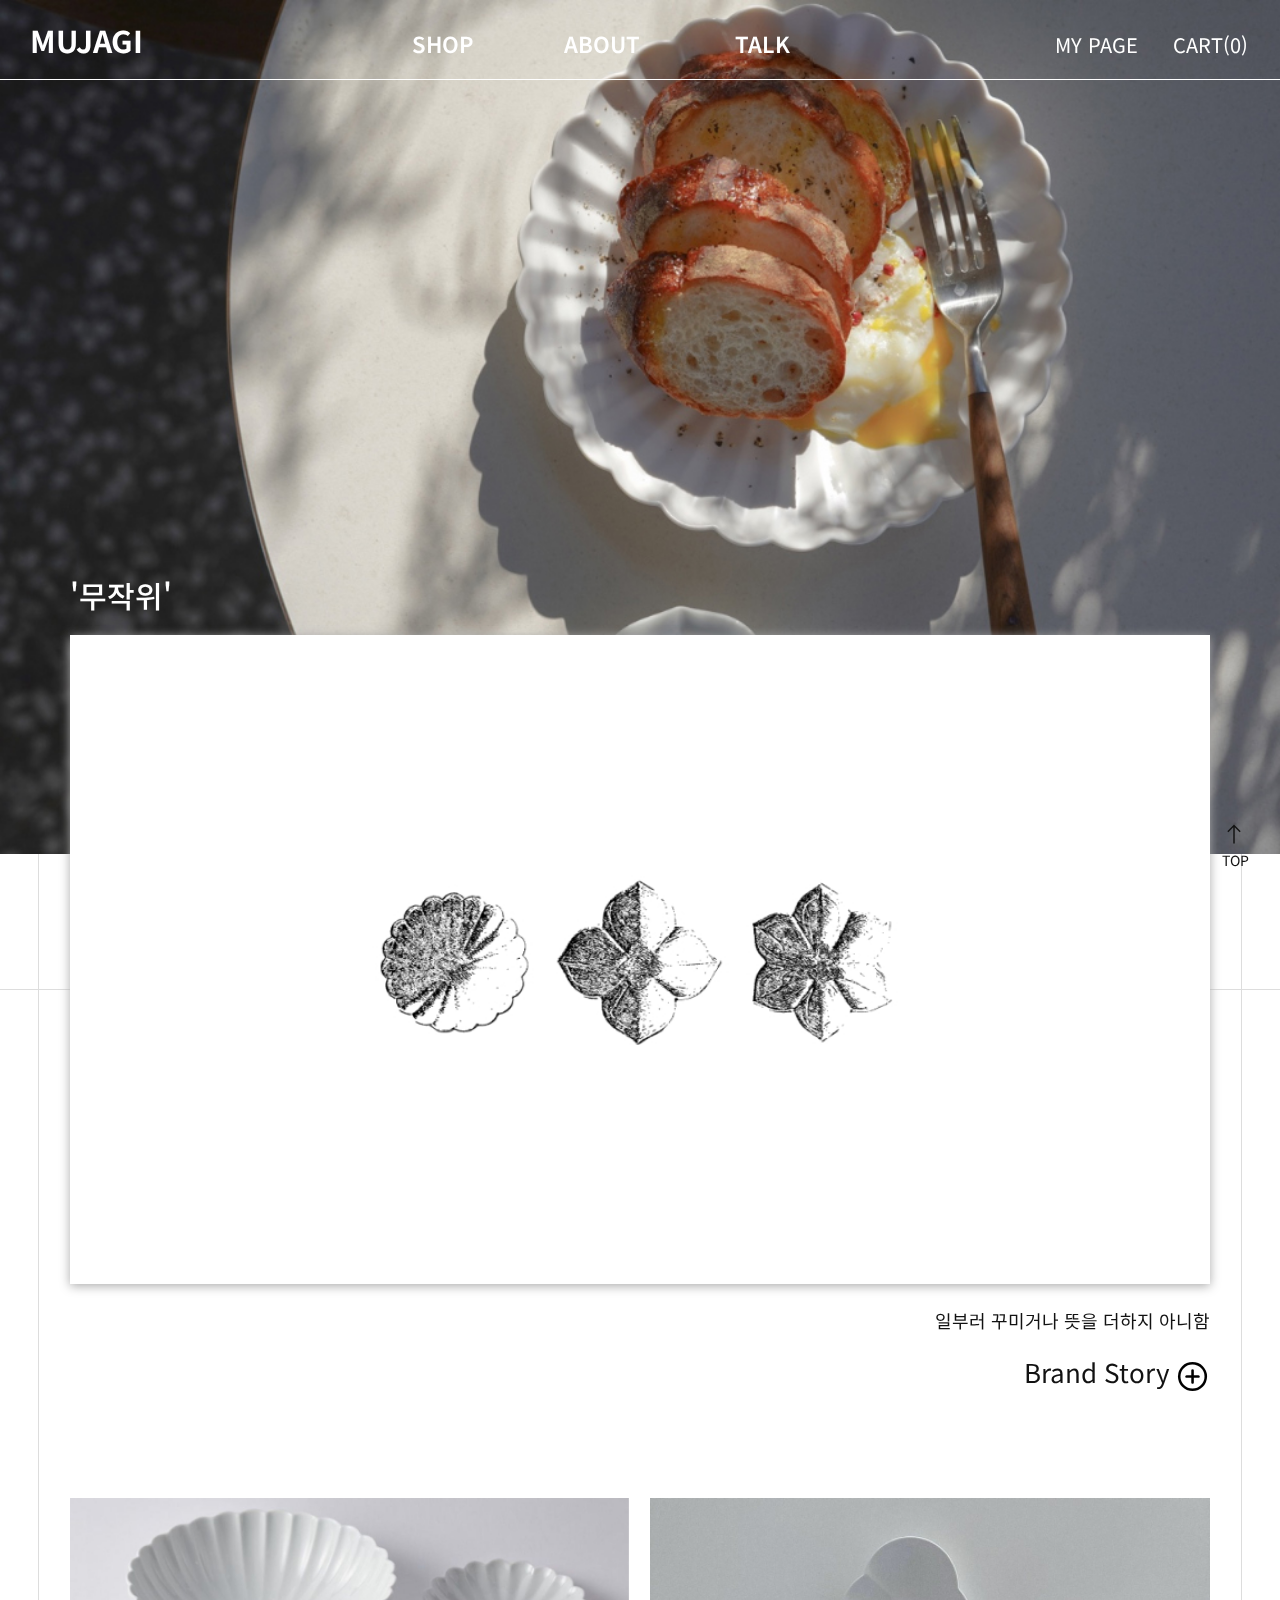
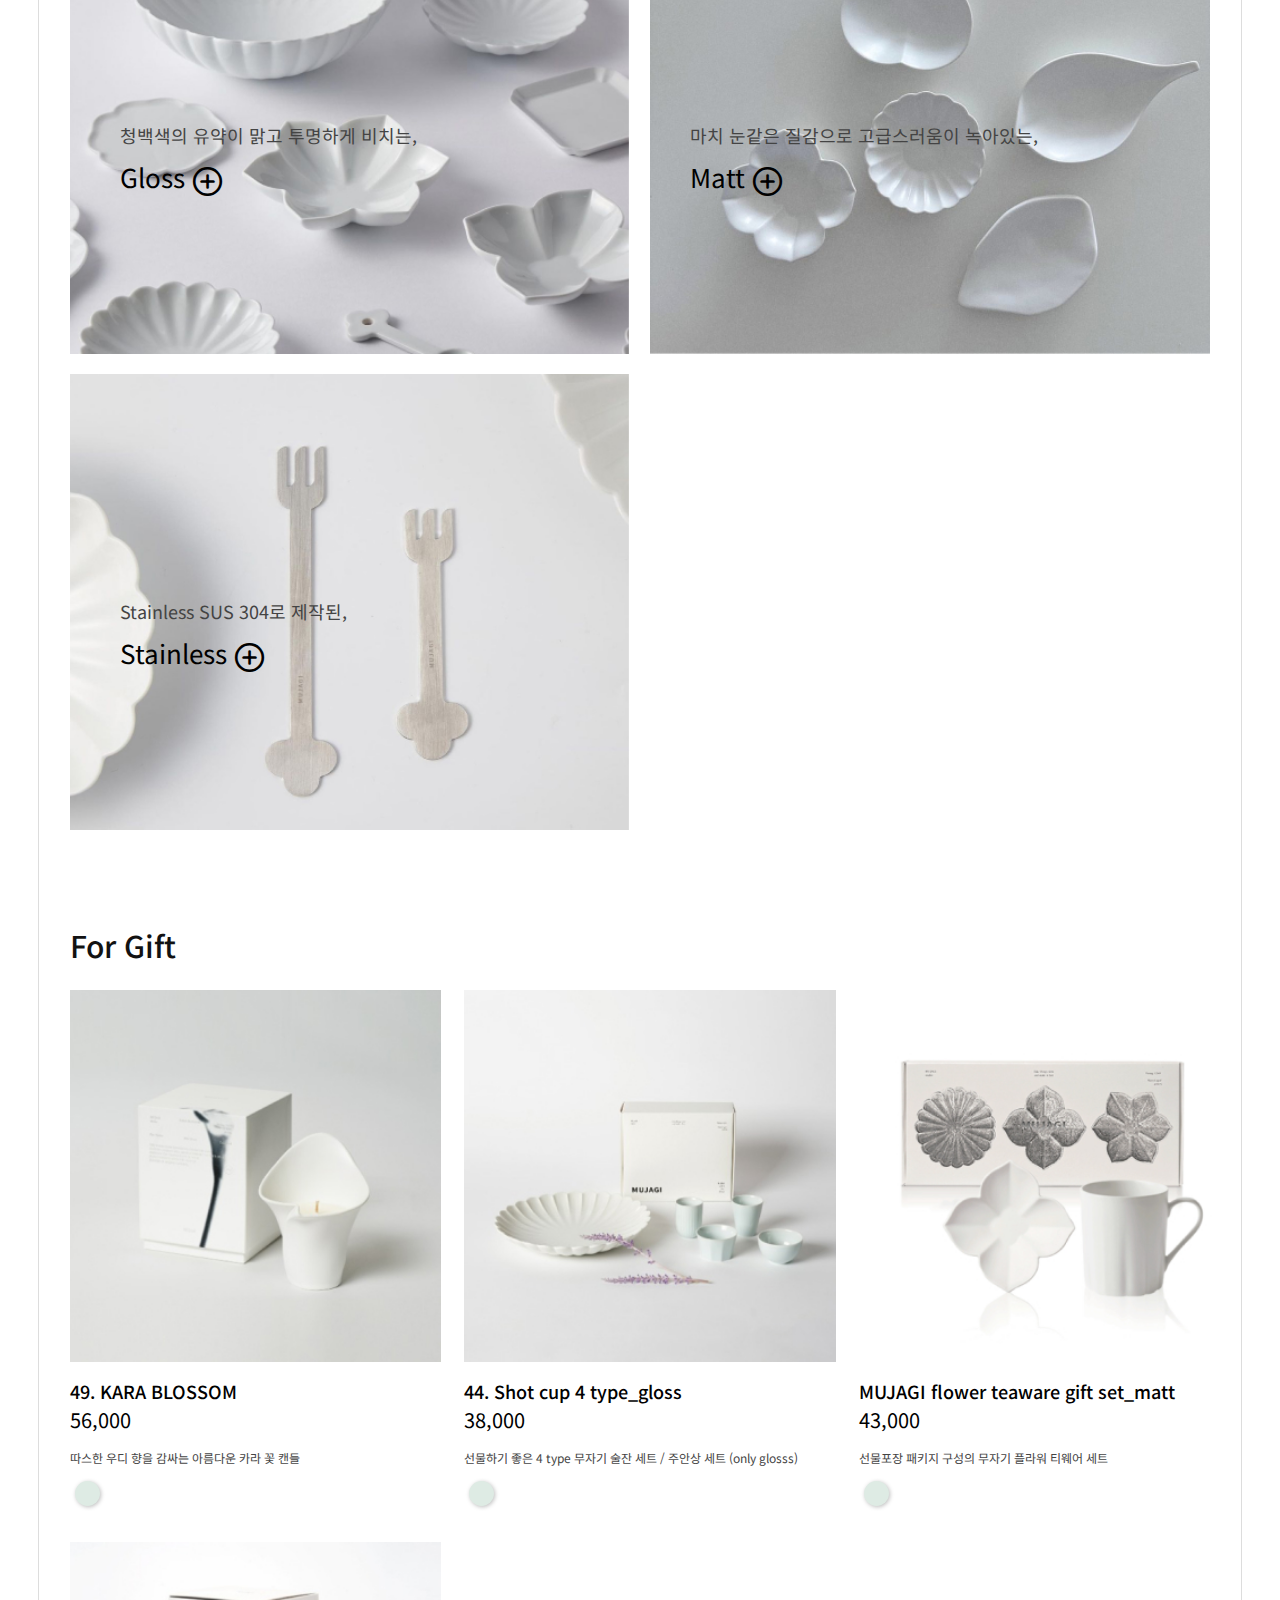
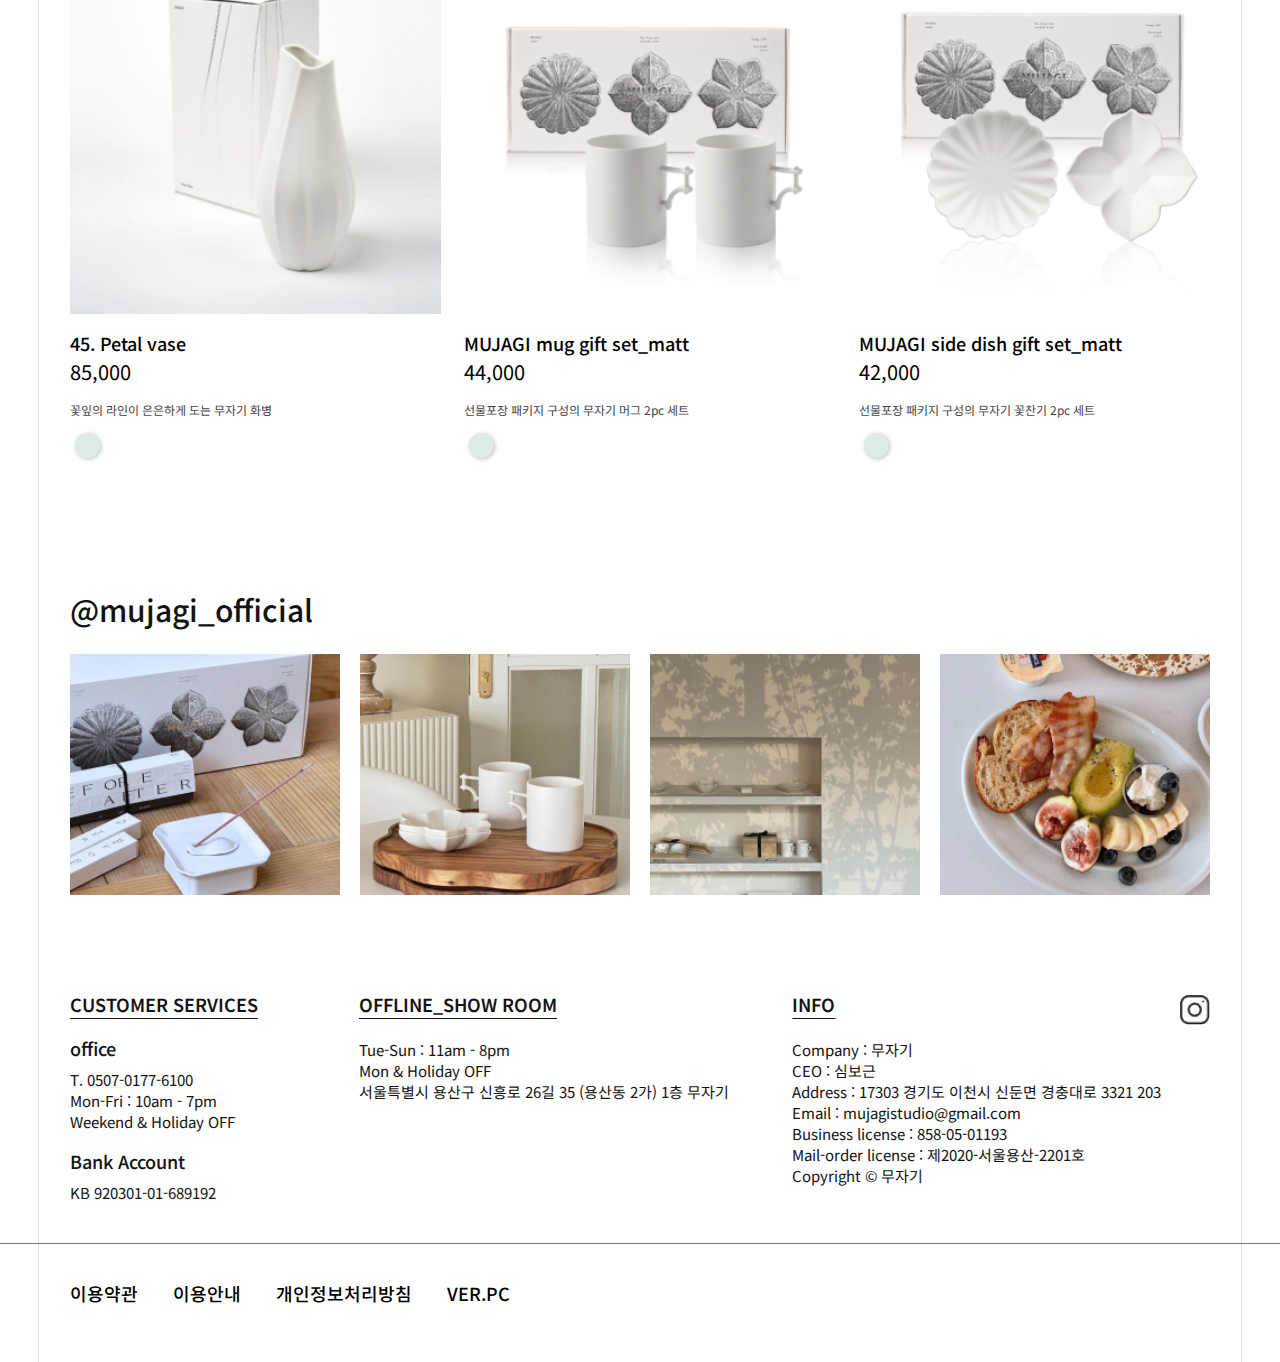
==== index.html @ 5b8a4730 "무자기 저장" ====
<!DOCTYPE html>
<html lang="ko">
<head>
    <meta charset="UTF-8">
    <meta name="viewport" content="width=device-width, initial-scale=1.0">
    <title>MUJAGI</title>
    <link rel="icon" type="img/ico" href="img/web_top_icon.ico">
    <link rel="preconnect" href="https://fonts.googleapis.com">
    <link rel="preconnect" href="https://fonts.gstatic.com" crossorigin>
    <link href="https://fonts.googleapis.com/css2?family=Noto+Sans+KR:wght@400;500;600;700&display=swap" rel="stylesheet">
    <link href="https://fonts.googleapis.com/css?family=Material+Icons|Material+Icons+Outlined|Material+Icons+Two+Tone|Material+Icons+Round|Material+Icons+Sharp" rel="stylesheet">
    <link rel="stylesheet" href="https://fonts.googleapis.com/css2?family=Material+Symbols+Rounded:opsz,wght,FILL,GRAD@20..48,100..700,0..1,-50..200" />
    <link rel="stylesheet" href="https://fonts.googleapis.com/css2?family=Material+Symbols+Outlined:opsz,wght,FILL,GRAD@20..48,100..700,0..1,-50..200" />
    <link rel="stylesheet" href="css/slick.css">
    <link rel="stylesheet" href="css/base.css">
    <link rel="stylesheet" href="css/head_foot.css">
    <link rel="stylesheet" href="css/style.css">
</head>
<body>
    <div id="wrap">
        <div id="skipNavi">
            <a href="#mo_side">모바일 메뉴 바로가기</a>
            <a href="#pcGnb">PC 메뉴 바로가기</a>
            <a href="#content">본문 바로가기</a>
        </div>
        <header id="header">
            <div class="h_top">
                <p class="logo"><a href="index.html">MUJAGI</a></p>
                <div class="h01_left" id="pcGnb">
                    <div class="h01_shop">
                        <h5>SHOP</h5>
                        <div class="h01_depth">
                            <ul>
                                <li><a href="sub/plate.html">PLATE</a></li>
                                <li><a href="sub/bowl.html">BOWL</a></li>
                                <li><a href="sub/cup.html">CUP</a></li>
                                <li><a href="sub/other.html">OTHER</a></li>
                                <li><a href="sub/set.html">SET</a></li>
                                <li><a href="sub/gift.html">GIFT</a></li>
                            </ul>
                        </div>
                    </div>
                    <div class="h01_about">
                        <h5>ABOUT</h5>
                    </div>
                    <div class="h01_talk">
                        <h5>TALK</h5> 
                        <div class="h01_depth">
                            <ul>
                                <li><a href="">NOTICE</a></li>
                                <li><a href="">Q&A</a></li>
                                <li><a href="">REVIEW</a></li>
                            </ul>
                        </div>
                    </div>
                </div>
                <div class="h01_right">
                    <div class="h01_mypage">
                        <h5>MY PAGE</h5>
                        <div class="h01_depth">
                            <ul>
                                <li><a href="">LOGIN</a></li>
                                <li><a href="">REGISTER</a></li>
                                <li><a href="">MY ACCOUNT</a></li>
                            </ul>
                        </div>
                    </div>
                    <div class="h01_cart">
                        <h5><a href="">CART(<span>0</span>)</a></h5>
                    </div>
                </div>
                <div class="h_02">
                    <div class="h02_btn" id="mo_side">
                        <span class="material-symbols-outlined">
                            menu
                        </span>
                    </div>  
                </div>
            </div>
            <div class="h02_side">
                <div>
                    <div class="h02_list">
                        <h5>SHOP</h5>
                        <ul>
                            <li><a href="sub/plate.html">PLATE</a></li>
                            <li><a href="sub/bowl.html">BOWL</a></li>
                            <li><a href="sub/cup.html">CUP</a></li>
                            <li><a href="sub/other.html">OTHER</a></li>
                            <li><a href="sub/set.html">SET</a></li>
                            <li><a href="">GIFT</a></li>
                        </ul>
                    </div>
                    <div class="h02_list">
                        <h5>ABOUT</h5>
                    </div>
                    <div class="h02_list">
                        <h5>TALK</h5>
                        <ul>
                            <li><a href="">NOTICE</a></li>
                            <li><a href="">Q&A</a></li>
                            <li><a href="">REVIEW</a></li>
                        </ul>
                    </div>
                    <div class="h02_list">
                        <h5>MYPAGE</h5>
                        <ul>
                            <li><a href="">LOGIN</a></li>
                            <li><a href="">REGISTER</a></li>
                            <li><a href="">MY ACCOUNT</a></li> 
                            <li><a href="">CART(<span>0</span>)</a></li>
                        </ul>
                    </div>
                </div>
                <span class="material-symbols-outlined h02_closeBt">
                    close
                </span>
            </div>
            <div class="hBg_wrap">
                <div class="hBg_list">
                    <div class="hBg_box">
                        <div class="mo"><img src="img/bg/bg_mo1.jpg" alt=""></div>
                        <div class="pc"><img src="img/bg/bg_pc1.jpg" alt=""></div>
                    </div>
                    <div class="hBg_box">
                        <div class="mo"><img src="img/bg/bg_mo2.jpg" alt=""></div>
                        <div class="pc"><img src="img/bg/bg_pc2.jpg" alt=""></div>
                    </div>
                    <div class="hBg_box">
                        <div class="mo"><img src="img/bg/bg_mo3.jpg" alt=""></div>
                        <div class="pc"><img src="img/bg/bg_pc3.jpg" alt=""></div>
                    </div>
                    <div class="hBg_box">
                        <div class="mo"><img src="img/bg/bg_mo4.jpg" alt=""></div>
                        <div class="pc"><img src="img/bg/bg_pc4.jpg" alt=""></div>
                    </div>
                </div>
            </div>
            <div class="goTop">
                <span class="material-symbols-outlined">
                    north
                </span>
                <p>TOP</p>
            </div>
        </header>
        <main id="content">
            <section id="main1">
                <div class="m1_in">
                    <h3>'무작위'</h3>
                    <p class="photo"><img src="img/m1_bg.jpg" alt=""></p>
                    <div class="m1_txt">
                        <p class="m1_cont">일부러 꾸미거나 뜻을 더하지 아니함</p>
                        <div class="m1_title">
                            <p>Brand Story</p>
                            <a href="">
                                <span class="material-symbols-rounded">add_circle</span>
                            </a>
                        </div>
                    </div>
                </div>
            </section>
            <section id="main2">
                <div class="m2_in">
                    <ul>
                        <li class="gloss"><a href="sub/gloss.html">
                            <div class="m2_txt">
                                <p class="m2_cont">청백색의 유약이 맑고 투명하게 비치는,</p>
                                <div class="m2_title">
                                    <p>Gloss</p>
                                    <span class="material-symbols-rounded">add_circle</span>
                                </div>
                            </div>
                            <p class="photo"><img src="img/m2_gloss.jpg" alt=""></p>
                        </a></li>
                        <li class="matt"><a href="sub/matt.html">
                            <div class="m2_txt">
                                <p class="m2_cont">마치 눈같은 질감으로 고급스러움이 녹아있는,</p>
                                <div class="m2_title">
                                    <p>Matt</p>
                                    <span class="material-symbols-rounded">add_circle</span>
                                </div>
                            </div>
                            <p class="photo"><img src="img/m2_matt.jpg" alt=""></p>
                        </a></li>
                        <li class="stainless"><a href="sub/stainless.html">
                            <div class="m2_txt">
                                <p class="m2_cont">Stainless SUS 304로 제작된,</p>
                                <div class="m2_title">
                                    <p>Stainless</p>
                                    <span class="material-symbols-rounded">add_circle</span>
                                </div>
                            </div>
                            <p class="photo"><img src="img/m2_stainless.jpg" alt=""></p>
                        </a></li>
                    </ul>
                </div>
            </section>
            <section id="main3">
                <div class="m3_in">
                    <h3>For Gift</h3>
                    <div class="m3_list_wrap">
                        <div class="m3_list">
                            <div class="m3_01 m3_box"><a href="">
                                <p class="photo">
                                    <img src="img/m3_011.jpg" alt="" class="m3_ori">
                                    <img src="img/m3_012.png" alt="" class="m3_hov">
                                </p>
                                <div class="m3_txt">
                                    <p class="m3_name">49. KARA BLOSSOM</p>
                                    <p class="m3_price">56,000</p>
                                    <p class="m3_hash">따스한 우디 향을 감싸는 아름다운 카라 꽃 캔들</p>
                                </div>
                                <div class="color_list">
                                    <p class="color1"></p>
                                </div>
                            </a></div>
                            <div class="m3_02 m3_box"><a href="">
                                <p class="photo">
                                    <img src="img/m3_021.jpg" alt="" class="m3_ori">
                                    <img src="img/m3_022.jpg" alt="" class="m3_hov">
                                </p>
                                <div class="m3_txt">
                                    <p class="m3_name">44. Shot cup 4 type_gloss</p>
                                    <p class="m3_price">38,000</p>
                                    <p class="m3_hash">선물하기 좋은 4 type 무자기 술잔 세트 / 주안상 세트 (only glosss)</p>
                                </div>
                                <div class="color_list">
                                    <p class="color1"></p>
                                </div>
                            </a></div>
                            <div class="m3_03 m3_box"><a href="">
                                <p class="photo">
                                    <img src="img/m3_031.jpg" alt="" class="m3_ori">
                                    <img src="img/m3_032.jpg" alt="" class="m3_hov">
                                </p>
                                <div class="m3_txt">
                                    <p class="m3_name">MUJAGI flower teaware gift set_matt</p>
                                    <p class="m3_price">43,000</p>
                                    <p class="m3_hash">선물포장 패키지 구성의 무자기 플라워 티웨어 세트</p>
                                </div>
                                <div class="color_list">
                                    <p class="color1"></p>
                                </div>
                            </a></div>
                            <div class="m3_04 m3_box"><a href="">
                                <p class="photo">
                                    <img src="img/m3_041.jpg" alt="" class="m3_ori">
                                    <img src="img/m3_042.jpg" alt="" class="m3_hov">
                                </p>
                                <div class="m3_txt">
                                    <p class="m3_name">45. Petal vase</p>
                                    <p class="m3_price">85,000</p>
                                    <p class="m3_hash">꽃잎의 라인이 은은하게 도는 무자기 화병</p>
                                </div>
                                <div class="color_list">
                                    <p class="color1"></p>
                                </div>
                            </a></div>
                            <div class="m3_05 m3_box"><a href="">
                                <p class="photo">
                                    <img src="img/m3_051.jpg" alt="" class="m3_ori">
                                    <img src="img/m3_052.jpg" alt="" class="m3_hov">
                                </p>
                                <div class="m3_txt">
                                    <p class="m3_name">MUJAGI mug gift set_matt</p>
                                    <p class="m3_price">44,000</p>
                                    <p class="m3_hash">선물포장 패키지 구성의 무자기 머그 2pc 세트</p>
                                </div>
                                <div class="color_list">
                                    <p class="color1"></p>
                                </div>
                            </a></div>
                            <div class="m3_06 m3_box"><a href="">
                                <p class="photo">
                                    <img src="img/m3_061.jpg" alt="" class="m3_ori">
                                    <img src="img/m3_062.jpg" alt="" class="m3_hov">
                                </p>
                                <div class="m3_txt">
                                    <p class="m3_name">MUJAGI side dish gift set_matt</p>
                                    <p class="m3_price">42,000</p>
                                    <p class="m3_hash">선물포장 패키지 구성의 무자기 꽃찬기 2pc 세트</p>
                                </div>
                                <div class="color_list">
                                    <p class="color1"></p>
                                </div>
                            </a></div>
                        </div>
                    </div>
                </div>
            </section>
            <section id="main4">
                <div class="m4_in">
                    <h3>@mujagi_official</h3>
                    <div class="m4_list_wrap">
                        <div class="m4_list">
                            <div class="m4_01 m4_box"><a href="https://www.instagram.com/p/CzVb73MpwFr/?igshid=MzRlODBiNWFlZA=="><img src="img/m4_01.jpg" alt=""></a></div>
                            <div class="m4_02 m4_box"><a href="https://www.instagram.com/p/CzKsTFpy4wb/?igshid=MzRlODBiNWFlZA=="><img src="img/m4_02.jpg" alt=""></a></div>
                            <div class="m4_03 m4_box"><a href="https://www.instagram.com/p/Cy72TyIuqug/?igshid=MzRlODBiNWFlZA=="><img src="img/m4_03.jpg" alt=""></a></div>
                            <div class="m4_04 m4_box"><a href="https://www.instagram.com/p/CzFtYDspQQU/?igshid=MzRlODBiNWFlZA=="><img src="img/m4_04.jpg" alt=""></a></div>
                        </div>
                    </div>
                </div>
            </section>
        </main>
        <footer id="footer">
            <div class="f01">
                <div class="f1_in">
                    <div class="f_left">
                        <div class="f_cs">
                            <h5>CUSTOMER SERVICES</h5>
                            <p class="f1_office">
                                <span>office</span> <br>
                                T. 0507-0177-6100 <br>
                                Mon-Fri : 10am - 7pm <br>
                                Weekend & Holiday OFF
                            </p>
                            <p class="f1_bank">
                                <span>Bank Account</span> <br>
                                KB 920301-01-689192
                            </p>
                        </div>
                        <div class="f_off_showroom">
                            <p class="off_title">Offline_show room</p>
                            <p>
                                Tue-Sun : 11am - 8pm <br>
                                Mon & Holiday OFF <br>
                                서울특별시 용산구 신흥로 26길 35 (용산동 2가) 1층 무자기
                            </p>
                        </div>
                    </div>
                    <div class="f_right">
                        <h5>INFO</h5>
                        <p>
                            Company : 무자기 <br>
                            CEO : 심보근 <br>
                            Address : 17303 경기도 이천시 신둔면 경충대로 3321 203 <br>
                            Email : mujagistudio@gmail.com <br>
                            Business license : 858-05-01193 <br>
                            Mail-order license : 제2020-서울용산-2201호 <br>
                            Copyright © 무자기
                        </p>
                    </div>
                    <p class="sns_insta"><a href="https://www.instagram.com/mujagi_official/">INSTA</a></p>
                </div>
            </div>
            <div class="f02">
                <div class="f2_in">
                    <ul>
                        <li><a href="">이용약관</a></li>
                        <li><a href="">이용안내</a></li>
                        <li><a href="">개인정보처리방침</a></li>
                        <li><a href="">VER.PC</a></li>
                    </ul>
                </div>
            </div>
        </footer>
    </div>
    <script src="https://ajax.googleapis.com/ajax/libs/jquery/1.12.4/jquery.min.js"></script>
    <script defer src="js/slick.min.js"></script>
    <script defer src="js/script.js"></script>
    <script defer src="js/common.js"></script>
</body>
</html>
---- css/base.css ----
@charset "utf-8";
/* base.css */

*{
    margin: 0;
    padding: 0;
}
body{
    font-family: 'Noto Sans KR', sans-serif;
    font-size: 14px;
    line-height: 20px;
    color: #121212;
}
.material-symbols-outlined {
  font-variation-settings:
  'FILL' 0,
  'wght' 300,
  'GRAD' 0,
  'opsz' 24
}
ul, ol{
    list-style: none;
}
a{
    text-decoration: none;
}
img, input{
    vertical-align: top;
}
button{
    vertical-align: top;
    background: none;
    border: 0;
    cursor: pointer;
}
---- css/head_foot.css ----
@charset "utf-8";
/* main.css */
#wrap{
    position: relative;
    width: 100%;
}
#skipNavi{
    position: absolute;
    top: 0px;
    left: 0;
    width: 100%;
    z-index: 1000;
}
#skipNavi a{
    position: absolute;
    top: -39px;
    left: 0;
    display: inline-block;
    width: 100%;
    height: 39px;   
    background-color: #fff;
    color: #444;
    text-align: center;
    line-height: 39px;
}
#skipNavi a:focus{
    top: 0;
}
/* 390px -헤더 */
#header{
    position: relative;
    margin-bottom: 80px;
}
.h_top{
    display: flex;
    justify-content: space-between;
    align-items: center;
    width: 100%;
    height: 60px;
    border-bottom: 1px solid #000;
}
.logo{
    margin-left: 1vw;
}
.logo a{
    padding: 10px 15px;
    color: #000;
    font-size: 5vw;
    font-weight: 500;
}
.h01_left, .h01_right{
    display: none;
}
.h02_btn{
    cursor: pointer;
}
.h02_btn span{
    font-size: 7vw;
    padding: 10px 15px;
}
.h02_side{
    margin-left: 100%;
    position: fixed;
    top: 0;
    bottom: 0;
    left: 0;
    right: 0;
    width: 100%;
    padding: 4vw 6vw;
    box-sizing: border-box;
    background-color: #fff;
    z-index: 99999;
    overflow-y: scroll;
    transition: .4s;
}
.h02_list{
    margin-bottom: 4vw;
    text-align: center;
}
.h02_list:last-child{
    margin-bottom: 0;
}
.h02_list h5{
    margin-bottom: 2vw;
    font-size: 3vw;
    line-height: 1em;
}
.h02_list > ul > li{
    margin-bottom: 1vw;
}
.h02_list > ul > li > a{
    padding: 5px;
    font-size: 3vw;
    color: #777;
    line-height: 1em;
}
.h02_list > ul > li:hover a{
    color: #121212;
}
.h02_closeBt{
    display: inline-block;
    position: absolute;
    top: 2vw;
    right: 2vw;
    padding: 5px;
    font-size: 6vw;
    cursor: pointer;
}
.goTop{
    position: fixed;
    bottom: 5vw;
    right: 2vw;
    padding: 0 5px;
    z-index: 15;
    cursor: pointer;
}
/* 390px - 푸터1 */
.f01{
    margin-bottom: 20px;
    border-bottom: 1px solid #777;
}
.f1_in{
    position: relative;
    padding-bottom: 20px;
}
.f_left{
    margin-bottom: 10vw;
}
.f_cs{
    padding: 0 70px 0 45px;
}
.f_cs h5, .f_right h5{
    padding-bottom: 4px;
    margin-bottom: 4vw;
    font-size: 3.5vw;
    line-height: 1em;
    text-decoration: underline;
    text-underline-offset: 4px;
}
.f_cs p span, .f_off_showroom .off_title{
    display: inline-block;
    margin-bottom: 1.5vw;
    font-weight: 500;
    font-size: 3.4vw;
    line-height: 1em;
}
.f1_office, .f1_bank{
    margin-bottom: 2.7vw;
    font-size: 3.3vw;
    line-height: 1.4em;
}
.f_off_showroom{
    padding: 0 70px 0 45px;
    margin-bottom: 3vw;
    font-size: 3.3vw;
    line-height: 1.4em;
}
.f_right{
    padding: 0 70px 0 45px;
}
.f_right{
    font-size: 3.3vw;
    line-height: 1.5em;
}
.sns_insta a{
    position: absolute;
    top: 0;
    right: 45px;
    display: block;
    width: 8vw;
    height: 8vw;
    background-image: url(../img/ico_insta.png);
    background-repeat: no-repeat;
    background-size: cover;
    text-indent: -99999px;
}
/* 390px - 푸터2 */
.f02{
    padding-bottom: 40px;
}
.f2_in ul{
    display: flex;
    justify-content: space-between;
    padding: 0 40px;
}
.f2_in a{
    display: inline-block;
    padding: 5px;
    color: #000;
    font-size: 3.4vw;
    font-weight: 500;
    line-height: 1em;
}
/* 768px 시작 (태블릿) */
@media screen and (min-width:768px){
    /* 768px - 헤더 */
    .h_top{
        height: 80px;
    }
    .logo{
        margin-left: 2vw;
    }
    .logo a{
        font-size: 4vw;
        font-weight: 700;
    }
    .h02_list h5{
        font-size: 2.2vw;
    }
    .h02_list > ul > li > a{
        font-size: 2vw;
        color: #777;
    }
    .h02_closeBt{
        font-size: 4vw;
    }
    /* 768px - 푸터1 */ 
    .f1_in{
        display: flex;
        padding-bottom: 30px;
    }
    .f_left{
        width: 50%;
        margin-bottom: 0;
    }
    .f_cs, .f_off_showroom{
        padding: 0 30px 0 70px;
        box-sizing: border-box;
    }
    .f_cs h5, .f_right h5{
        margin-bottom: 3vw;
        font-size: 2.5vw;
    }
    .f_cs > p > span, .f_off_showroom .off_title{
        margin-bottom: 1vw;
        font-size: 2.4vw;
    }
    .f1_office, .f1_bank{
        margin-bottom: 2.4vw;
        font-size: 2.2vw;
    }
    .f_off_showroom{
        margin-bottom: 0;
        font-size: 2.2vw;
    }
    .f_right{
        width: 50%;
        padding: 0 100px 0 0;
        box-sizing: border-box;
    } 
    .f_right{
        font-size: 2.2vw;
        line-height: 1.4em;
    }
    .sns_insta a{
        width: 4vw;
        height: 4vw;
        right: 70px;
    }
    /* 768px - 푸터2 */     
    .f02{
        padding-bottom: 40px;
    }
    .f2_in ul{
        justify-content: flex-start;
        padding: 0 60px;
    }
    .f2_in li{
        margin-right: 10px;
    }
    .f2_in a{
        padding: 5px 10px;
        font-size: 2.4vw;
    }
}
/* 1024px 시작 (pc) */
@media screen and (min-width:1024px){
    /* 1024px - 헤더 */
    .h_top{
        box-sizing: border-box;
        align-items: baseline;
    }
    .logo{
        margin: 0;
    }
    .logo a{
        padding: 10px 30px;
        font-size: 30px;
        line-height: 80px;
    }
    .move{
        overflow: hidden;
    }
    .h01_left{
        display: flex;
    }
    .h01_left > div{
        width: 140px;
        margin: 0 10px;
        text-align: center;
    }
    .h01_left > div > h5{
        padding: 0 10px;
        font-size: 22px;
        font-weight: 600;
        line-height: 75px;
        border: 2px solid transparent;
    }
    .h01_left > .move > h5{
        color: #121212;
        border-right-color: #777;
        border-left-color: #777;
        border-top-color: #777;
        background-color: #fff;
        box-sizing: border-box;
    }
    .h01_about h5:hover{
        background-color: #fff;
        border: 2px solid #777;
        color: #121212;
        line-height: 72px;
    }
    .h01_depth{
        display: none;
        position: relative;
        margin-top: -2px;
        padding: 20px 0;
        background-color: #fff;
        border-right: 2px solid #777;
        border-left: 2px solid #777;
        border-bottom: 2px solid #777;
        z-index: 1;
    }
    .h01_depth li{
        margin-bottom: 10px;
    }
    .h01_depth a{
        display: block;
        padding: 5px 10px;
        color: #888;
        font-size: 16px;
        line-height: 1.2em;
    }
    .h01_depth a:hover{
        color: #121212;
    }
    .h01_right{
        display: flex;
        margin-right: 30px;
    }
    .h01_right > div{
        text-align: center;
    }
    .h01_right > div > h5{
        border: 2px solid transparent;
    }
    .h01_mypage{
        width: 130px;
    }
    .h01_mypage.move h5{
        background-color: #fff;
        color: #121212;
        border-right-color: #777;
        border-left-color: #777;
        border-top-color: #777;
        box-sizing: border-box;
    }
    .h01_right > div > h5{
        color: #121212;
        font-size: 20px;
        font-weight: 400;
        line-height: 75px;
    }
    .h01_cart a{
        display: block;
        padding-left: 10px;
        color: #121212;
        font-size: 20px;
        font-weight: 400;
        line-height: 75px;
    }
    .h_02{
        display: none;
    }
    .h02_btn span{
        color: #121212;
        font-size: 50px;
    }
    .h02_side{
        width: 500px;
        padding: 30px 40px;
    }
    .h02_list h5{
        font-size: 25px;
    }
    .h02_list > ul > li > a{
        font-size: 20px;
    }
    .h02_closeBt{
        font-size: 40px;
    }
    .goTop{
        bottom: 30px;
    }
        /* 1024px - 푸터1 */
    .f01{
        margin-bottom: 30px;
    }
    .f1_in{
        padding-bottom: 20px;
    }
    .f_left{
        display: flex;
        width: 60%;
        padding: 0 0 0 70px;
    }
    .f_cs{
        padding: 0 30px 0 0;
        width: 40%;
    }
    .f_cs h5,  .f_right h5{
        padding-bottom: 6px;
        margin-bottom: 20px;
        font-size: 18px;
        font-weight: 600;
        text-underline-offset: 6px;
    }
    .f1_office, .f1_bank{
        margin-bottom: 20px;
        font-size: 15px;
    }
    .f_cs > p > span{
        margin-bottom: 12px;
        font-size: 18px;
    }
    .f_off_showroom{
        width: 60%;
        padding: 0 30px 0 0;
        font-size: 15px;
    }
    .f_off_showroom .off_title{
        padding-bottom: 6px;
        margin-bottom: 20px;
        font-size: 18px;
        font-weight: 600;
        vertical-align: top;
        text-transform: uppercase;
        text-decoration: underline;
        text-underline-offset: 6px;
    }
    .f_right{
        width: 40%;
        padding: 0 100px 0 0;
        font-size: 15px;
    }
    .sns_insta a{
        width: 30px;
        height: 30px;
    }
    /* 1024px - 푸터2 */   
    .f02{
        padding-bottom: 50px;
    }
    .f2_in li{
        margin-right: 15px;
    }
    .f2_in a{
        padding: 10px;
        font-size: 18px;
    }    
}
/* 1440px 시작 (와이드 pc) */
@media screen and (min-width:1440px){
     /* 1440px -헤더 */    
     #header::after{
        bottom: -30%;
     }
    /* 1440px - 푸터1 */
    .f1_in{
        max-width: 1600px;
        margin: 0 auto 40px;
    }   
    /* 1440px - 푸터2 */
    .f2_in{
        max-width: 1600px;
        margin: 0 auto 50px;
    }   
}
---- css/style.css ----
@charset "utf-8";
@keyframes move {
    0%{
        margin-left: -5%;
    }
    100%{
        margin-left: 0;
        margin-right: -5%;
    }
}
/* main.css */
#wrap{
    position: relative;
    width: 100%;
}
/* 390px -헤더 */
#header{
    position: relative;
    margin-bottom: 80px;
}
.h_top{
    position: absolute;
    top: 0;
    right: 0;
    left: 0;
    z-index: 10;
    border-bottom-color: #fff;
}
.logo a{
    color: #fff;
}
.h02_btn span{
    color: #fff;
}
.hBg_list{
    width: 100%;
    margin: 0 auto;
}
.hBg_box img{
    width: 100%;
    height: auto;
}
.pc{
    display: none;
}
.mo{
    width: 100%;
    height: auto;
}
/* 390px - 본문1 */
#main1{
    margin-bottom: 80px;
}
.m1_in{
    padding: 0 45px;
    box-sizing: border-box;
}
.m1_in h3{
    margin-bottom: 1.5vw;
    font-size: 6vw;
    line-height: 1em;
    font-weight: 400;
    line-height: 1em;
}
.photo img{
    width: 100%;
    height: auto;
}
.m1_txt{
    text-align: end;
}
.m1_cont{
    margin-bottom: 10px;
    font-size: 3.5vw;
    line-height: 1em;
}
.m1_title{
    display: flex;
    justify-content: flex-end;
}
.m1_title p{
    font-size: 6vw;
    line-height: 1em;
}
.m1_title span{
    margin-left: 5px;
    color: #000;
    font-size: 7vw;
}
/* 390px - 본문2 */
.m2_in li{
    width: 100%;
    margin-bottom: 80px;
    padding: 0 45px;
    box-sizing: border-box;
}
.m2_in li .photo{
    overflow: hidden;
}
.m2_in li img{
    transition: 1s;
}
.m2_in li:hover img{
    transform: scale(1.1);
}
.m2_txt{
    position: relative;
    z-index: 10;
}
.m2_cont{
    margin-bottom: 10px;
    color: #444;
    font-size: 3.5vw;
    line-height: 1em;
}
.m2_title{
    display: flex;
    margin-bottom: 5px;
}
.m2_title p{
    color: #000;
    font-size: 6vw;
    line-height: 1em;
}
.m2_title span{
    margin-left: 5px;
    color: #000;
    font-size: 7vw;
}
/* 390px - 본문3 */
#main3{
    display: none;
}
/* 390px - 본문4 */
#main4{
    margin-bottom: 80px;
}
.m4_in h3{
    font-size: 6vw;
    font-weight: 400;
    line-height: 1em;
    margin-bottom: 3vw;
    padding: 0 45px;
}
#main4{
    overflow: hidden;
}
.m4_list_wrap{
    margin-left: 45px;
}
.m4_list{
    width: 65%;
}
.m4_list .slick-list{
    overflow: visible;
}
.m4_box{
    padding-right: 3vw;
    box-sizing: border-box;
}
.m4_box:hover img{
    transform: scale(1.1);
    animation-name: move;
    animation-duration: 1.5s;
    animation-timing-function: ease;
}
.m4_box{
    width: 50vw;
    height: auto;
}
.m4_box a{
    display: block;
    overflow: hidden;
}
.m4_box img{
    width: 100%;
    height: auto; 
}

/* 768px 시작 (태블릿) */
@media screen and (min-width:768px){
    #wrap::after, #wrap::before{
        content: "";
        display: block;
        position: absolute;
        top: 0;
        bottom: 0;
        z-index: -10000000;
        width: 1px;
        height: 100%;
        background-color: #ddd;
    }
    #wrap::after{
        left: 5%;
    }
    #wrap::before{
        right: 5%;
    }
    /* 768px - 헤더 */
    #header{
        position: relative;
    }
    #header::after{
        content: "";
        display: block;
        position: absolute;
        right: 0;
        left: 0;
        bottom: -10%;
        z-index: -10000000;
        width: 100%;
        height: 1px;
        background-color: #ddd;
    }
     /* 768px - 본문1 */
    #main1{
        position: relative;
        margin-bottom: 100px;
    }
    .m1_in{
        padding: 0 70px;
        box-sizing: border-box;
        margin-top: -40vw;
    }
    .m1_in h3{
        color: #fff;
        font-size: 4vw;
        font-weight: 500;
    }
    .m1_in .photo{
        margin-bottom: 2.1vw;
    }
    .m1_in .photo img{
        box-shadow: 0 2px 10px #aaa;
    }
    .m1_cont{
        margin-bottom: 30px;
        font-size: 2vw;
    }
    .m1_title p{
        font-size: 3vw;
    }
    .m1_title span{
        font-size: 4vw;
    }
     /* 768px - 본문2 */
    #main2{
        margin-bottom: 80px;
    }
    .m2_in li{
        width: 50%;
        margin-bottom: 20px;
    }
    .m2_in .matt{
        margin-left: 50%;
        padding: 0 70px 0 0;
        box-sizing: border-box;
    }
    li.gloss, li.stainless{
        padding: 0 0 0 70px;
        box-sizing: border-box;
    }
    .m2_cont{
        margin-bottom: 20px;
        font-size: 2vw;
    }
    .m2_title p{
        font-size: 3vw;
    }
    .m2_title span{
        font-size: 4vw;
    }
    .matt .m2_txt{
        text-align: end;
    }
    .matt .m2_title{
        justify-content: flex-end;
    }
    /* 768px - 본문3 */
    #main3{
        display: block;
        overflow: hidden;
        margin-bottom: 100px;
    }
    .m3_in h3{
        margin-bottom: 10px;
        padding-left: 70px;
        font-size: 4vw;
        font-weight: 500;
        line-height: 1em;
    }
    .m3_list_wrap{
        margin-left: 70px;
    }
    .m3_list{
        width: 35%;
    }
    .m3_list .slick-list{
        overflow: visible;
    }
    .m3_box{
        width: 30vw;
        margin-right: 18px;
        padding-bottom: 10px;
        box-sizing: border-box;
        background-color: #fff;
    }
    .m3_box .photo{
        position: relative;
        margin-bottom: 20px;
    }
    .m3_box .photo .m3_ori{
        transition: .5s;
    }
    .m3_box .photo .m3_hov{
        position: absolute;
        top: 0;
        left: 0;
        opacity: 0;
        transition: .5s;
    }
    .m3_box:hover .m3_ori{
        position: absolute;
        top: 0;
        left: 0;
        opacity: 0;
    }
    .m3_box:hover .m3_hov{ 
        position: static;
        opacity: 1;
    }
    .m3_txt{
        color: #000;
    }
    .m3_name{
        margin-bottom: 10px;
        font-size: 1.8vw;
        font-weight: 500;
        line-height: 1em;
    }
    .m3_price{
        margin-bottom: 20px;
        font-size: 2vw;
        font-weight: 500;
        line-height: 1em;
    }
    .m3_hash{
        margin-bottom: 15px;
        color: #444;
        font-size: 1.4vw;
        line-height: 1.4em;
    }
    .m3_box .color_list{
        padding-left: 5px;
    }
    .color_list > p{
        width: 2.5vw;
        height: 2.5vw;
        margin-bottom: 8px;
        border-radius: 50%;
        box-shadow: 1px 1px 4px #bebebe;
    }
    .color_list .color1{
        background-color: #deebe4;
    }
    /* 768px - 본문4 */
    #main4{
        margin-bottom: 100px;
    }
    .m4_in h3{
        font-size: 4vw;
        font-weight: 500;
        margin-bottom: 15px;
        padding: 0 70px;
    }
    .m4_list_wrap{
        margin-left: 70px;
    }
    .m4_list{
        width: 30%;
    }
    .m4_box{
        padding-right: 16px;
    }
}

/* 1024px 시작 (pc) */
@media screen and (min-width:1024px){
    #wrap::after{
        left: 3%;
    }
    #wrap::before{
        right: 3%;
    }
    /* 1024px - 헤더 */
    .h_top{
        border-bottom: 1px solid #fff;
    }
    .logo a{
        color: #fff;
    }
    .h01_left > div > h5{
        color: #fff;
    }
    .h01_right > div > h5{
        color: #fff;
    }
    .h01_cart a{
        color: #fff;
    }
    .h02_btn span{
        color: #fff;
    }
    .hBg_wrap{
        overflow: hidden;
        height: 900px;
    }
    .mo{
        display: none;
    }
    .pc{
        display: block;
        width: 100%;
        height: auto;
    }
    /* 1024px - 본문1 */
    .m1_in{
        margin-top: -400px;
    }
    .m1_in h3{
        margin-bottom: 25px;
        font-size: 30px;
    }
    .m1_cont{
        font-size: 18px;
    }
    .m1_title p{
        font-size: 26px;
    }
    .m1_title span{
        font-size: 35px;
    }
    /* 1024px - 본문2 */
    .m2_in ul{
        display: flex;
        flex-wrap: wrap;
    }
    .m2_in li{
        position: relative;
    }
    .m2_in .gloss, .m2_in .stainless{
        padding-right: 10px;
        box-sizing: border-box;
    }
    .m2_in .m2_txt{
        position: absolute;
        left: 120px;
        top: 50%;
    }
    .m2_cont{
        margin-bottom: 20px;
        font-size: 18px;
    }
    .m2_title p{
        font-size: 26px;
    }
    .m2_title span{
        font-size: 35px;
    }
    .m2_in .matt{
        margin-left: 0;
        padding-left: 10px;
        box-sizing: border-box;
    }
    .matt .m2_txt{
        left: 50px;
        padding: 0;
        text-align: left;
    }
    .matt .m2_title{
        justify-content: flex-start;
    }
    /* 1024px - 본문3 */
    .m3_in h3{
        margin-bottom: 30px;
        font-size: 30px;
    }
    .m3_list_wrap{
        margin-right: 50px;
    }
    .m3_list{
        display: flex;
        justify-content: space-between;
        flex-wrap: wrap;
        width: 100%;
    }
    .m3_box{
        width: 32%;
        margin-right: 0;
        margin-bottom: 18px;
    }
    .m3_name{
        font-size: 18px;
    }
    .m3_price{
        font-size: 20px;
        font-weight: 400;
    }
    .m3_hash{
        font-size: 12px;
    }
    .m3_in .color_list > p{
        width: 25px;
        height: 25px;
    }
    /* 1024px - 본문4 */    
    .m4_in h3{
        font-size: 30px;
        margin-bottom: 30px;
        padding: 0 70px;
    }
    .m4_list_wrap{
        margin-left: 70px;
        margin-right: 50px;
    }
    .m4_list{
        width: 100%;
        margin-right: 50px;
        box-sizing: border-box;
    }
    .m4_box{
        width: 241px;
        height: 241px;
        padding-right: 20px;
    }     
}


/* 1440px 시작 (와이드 pc) */
@media screen and (min-width:1440px){
    #wrap::after{
        left: 2%;
    }
    #wrap::before{
        right: 2%;
    }
    /* 1440px -헤더 */    
    #header::after{
        bottom: -30%;
    }
    /* 1440px - 본문1 */
    .m1_in{
        max-width: 1600px;
        margin: -400px auto 140px;
    }
    /* 1440px - 본문2 */
    .m2_in{
        max-width: 1600px;
        margin: 0 auto 120px;
    }
    /* 1440px - 본문3 */
    .m3_in{
        max-width: 1600px;
        margin: 0 auto 140px;
    }    
    /* 1440px - 본문4 */
    .m4_in{
        max-width: 1600px;
        margin: 0 auto 140px;
    }   
    /* 1440px - 푸터1 */
    .f1_in{
        max-width: 1600px;
        margin: 0 auto 40px;
    }   
    /* 1440px - 푸터2 */
    .f2_in{
        max-width: 1600px;
        margin: 0 auto 50px;
    }             
}

@media screen and (min-width:1800px){
    #wrap::after{
        left: 50%;
        margin-left: -870px;
    }
    #wrap::before{
        right: 50%;
        margin-right: -870px;
    }
    #header::after{
        bottom: -220px;
    }
}
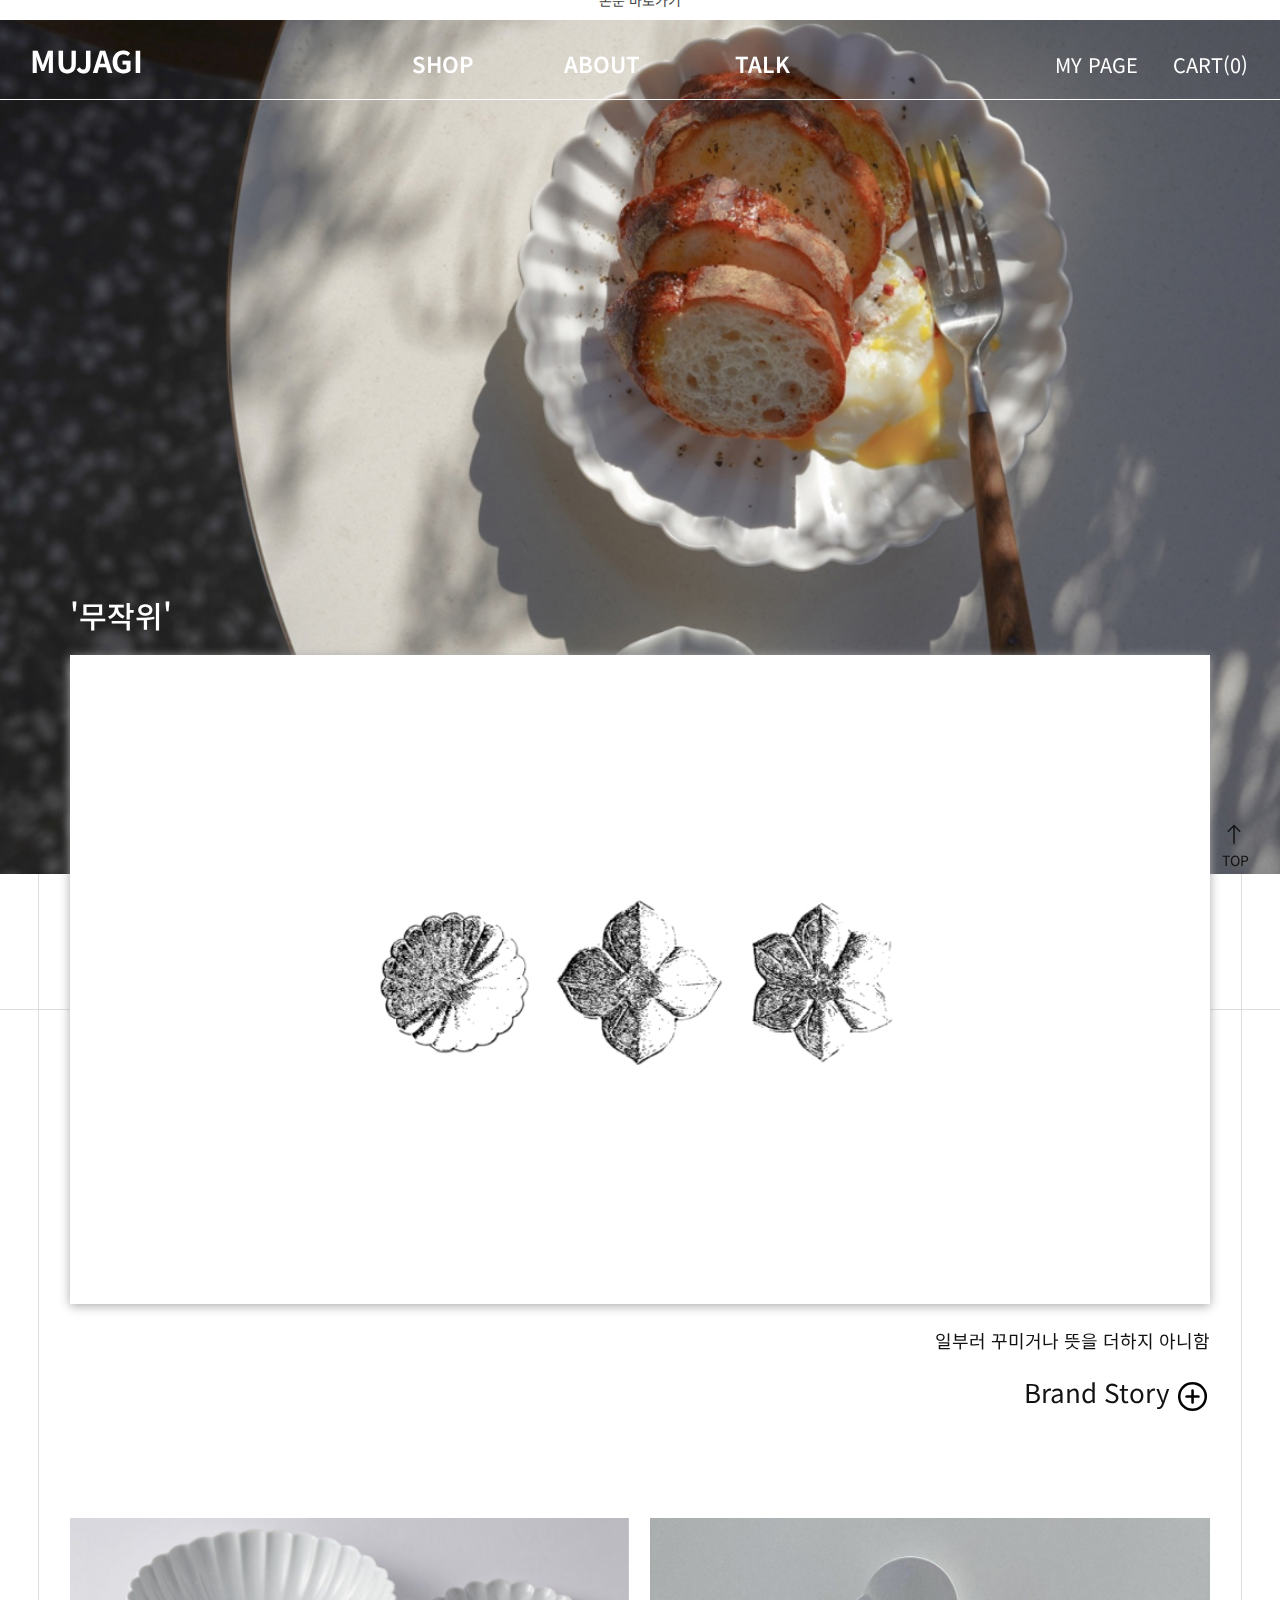
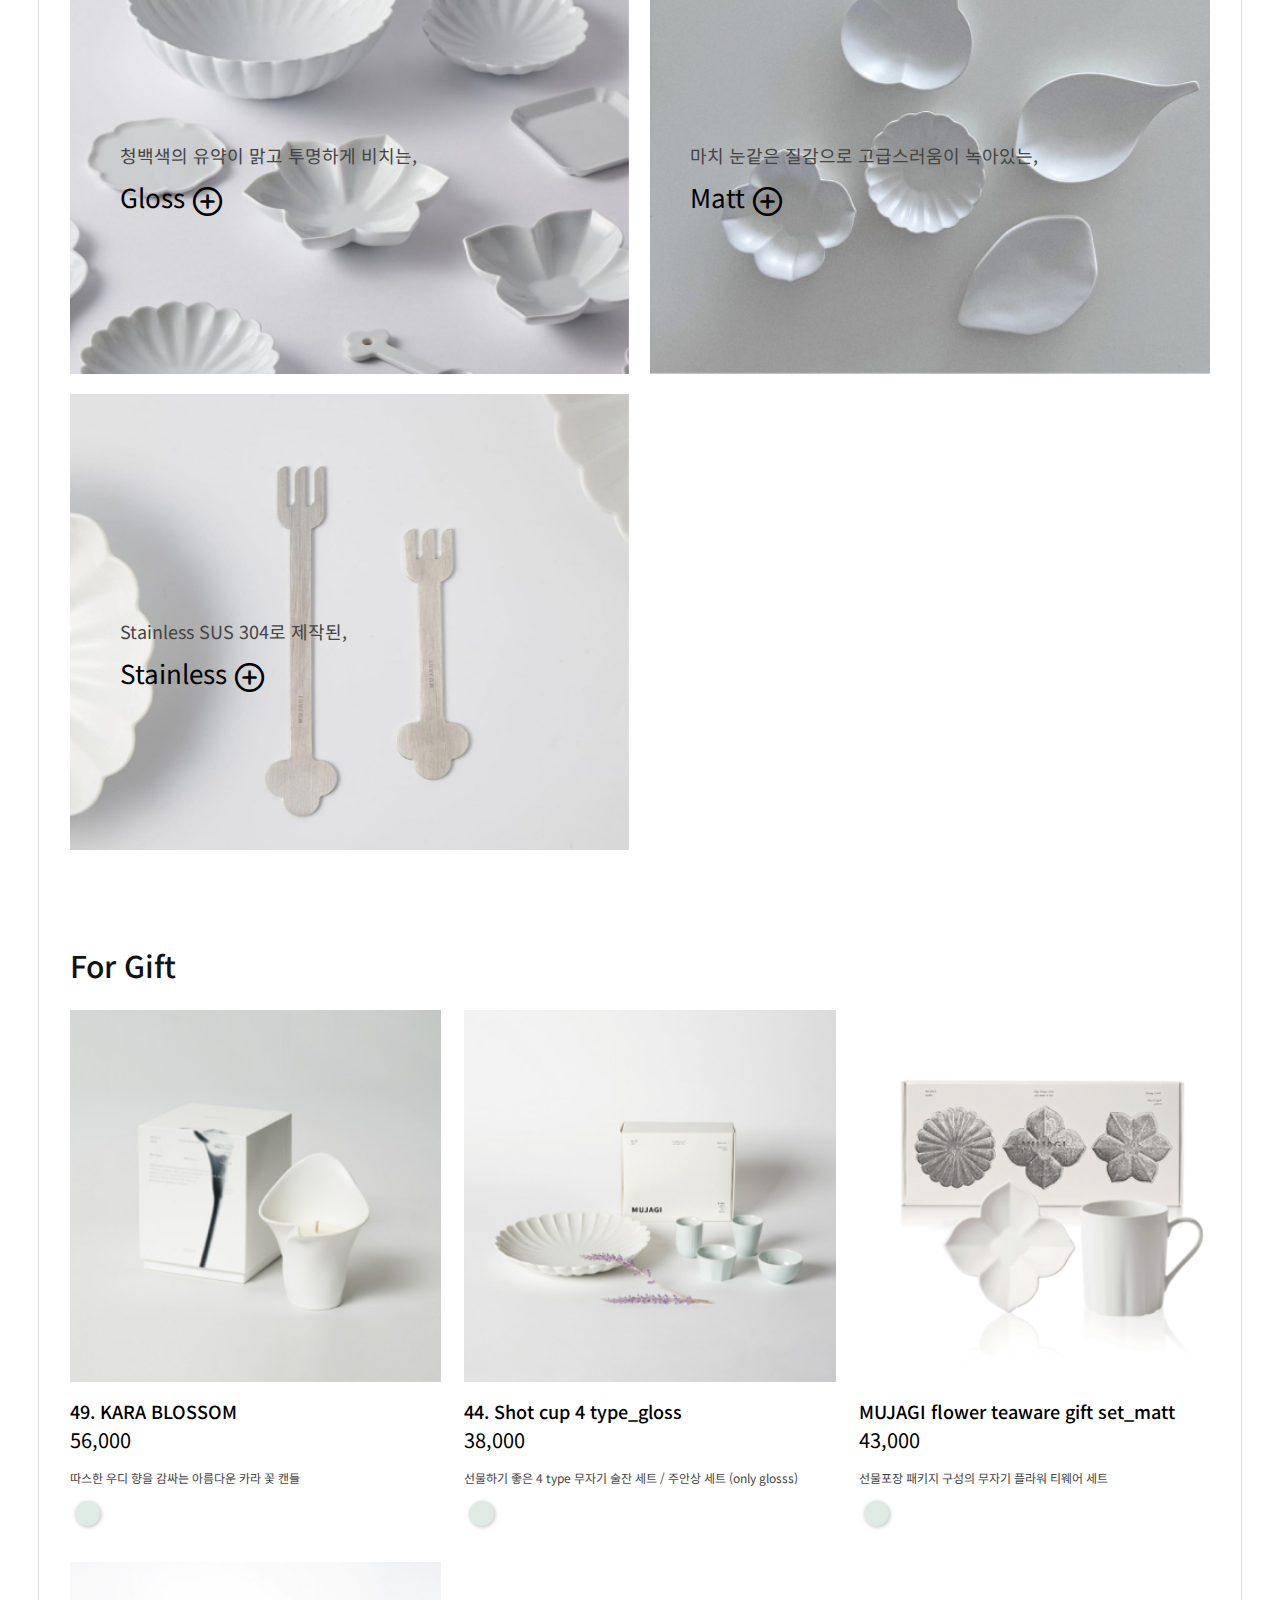
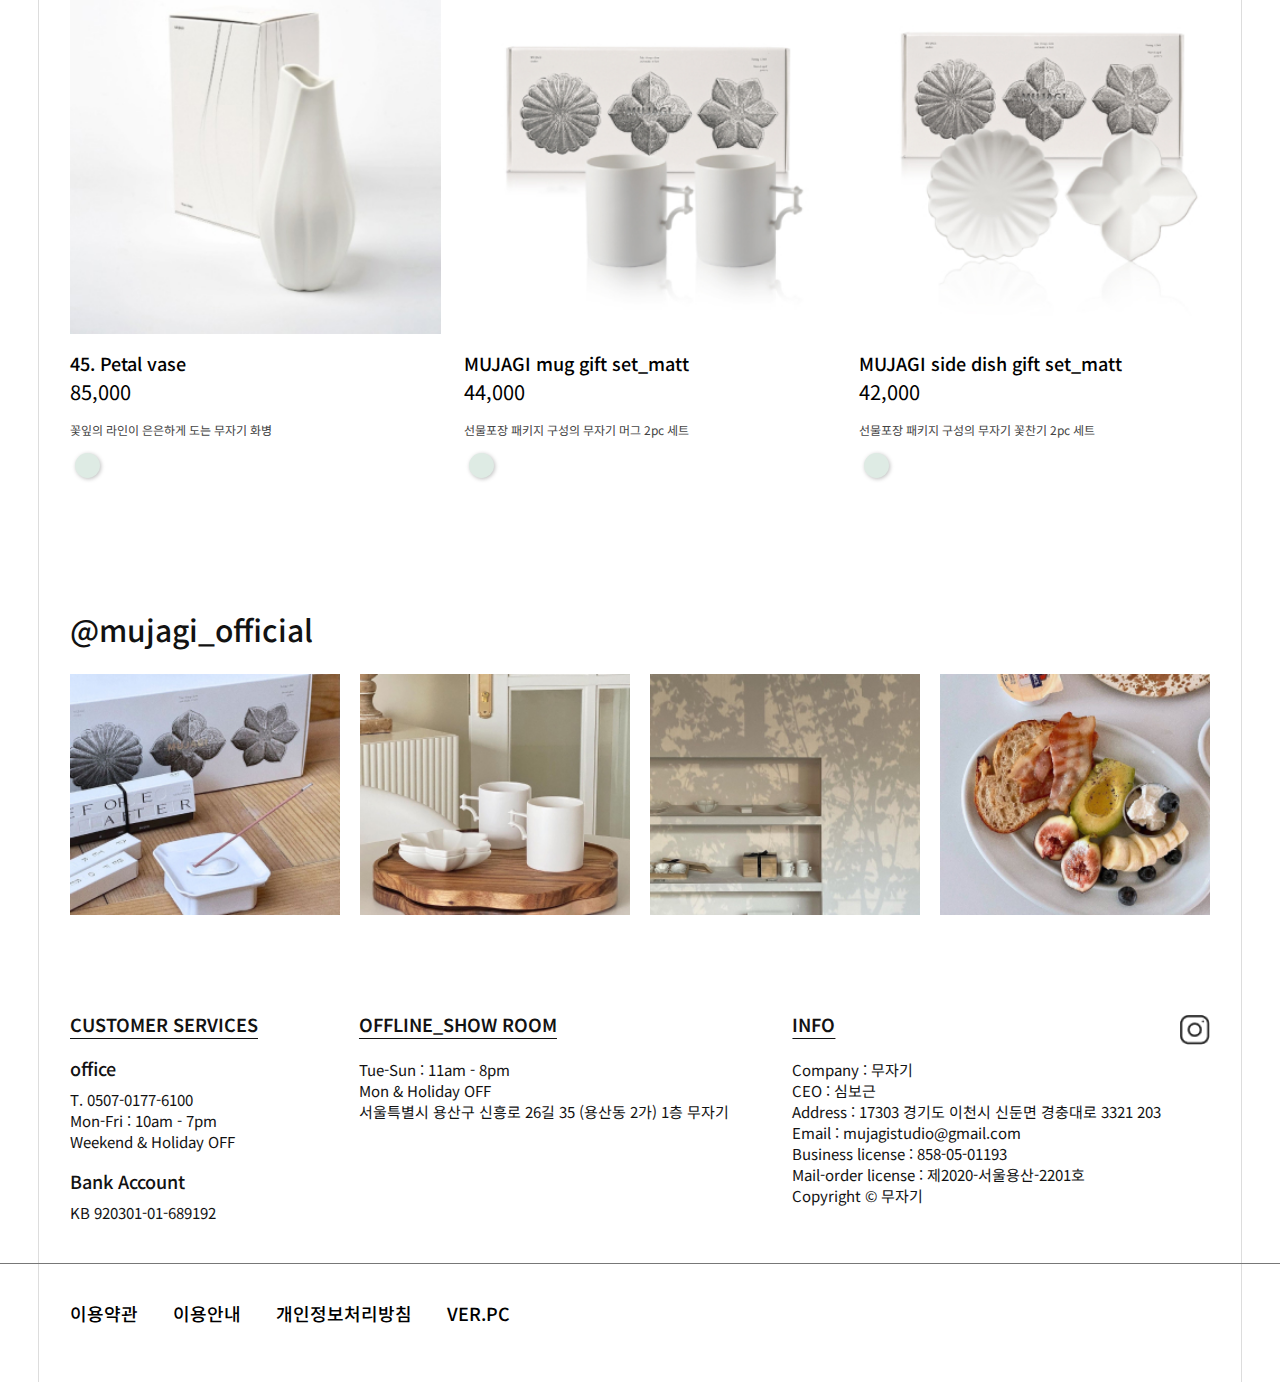
==== commit 62d82594: "무자기 og 수정1" ====
--- a/index.html
+++ b/index.html
@@ -3,6 +3,12 @@
 <head>
     <meta charset="UTF-8">
     <meta name="viewport" content="width=device-width, initial-scale=1.0">
+    <!-- OG -->
+    <meta content="mujagi" property="og:title" />
+    <meta content="website" property="'og:type" />
+    <meta content="https://tubular-cendol-e7cebe.netlify.app/" property="'og:url"/> .
+    <meta content="일부러 꾸미거나 뜻을 더하지 아니함 '무자기'" property="og:description" />
+    <meta content="img/m1_bg.jpg" property="og:image"/>
     <title>MUJAGI</title>
     <link rel="icon" type="img/ico" href="img/web_top_icon.ico">
     <link rel="preconnect" href="https://fonts.googleapis.com">
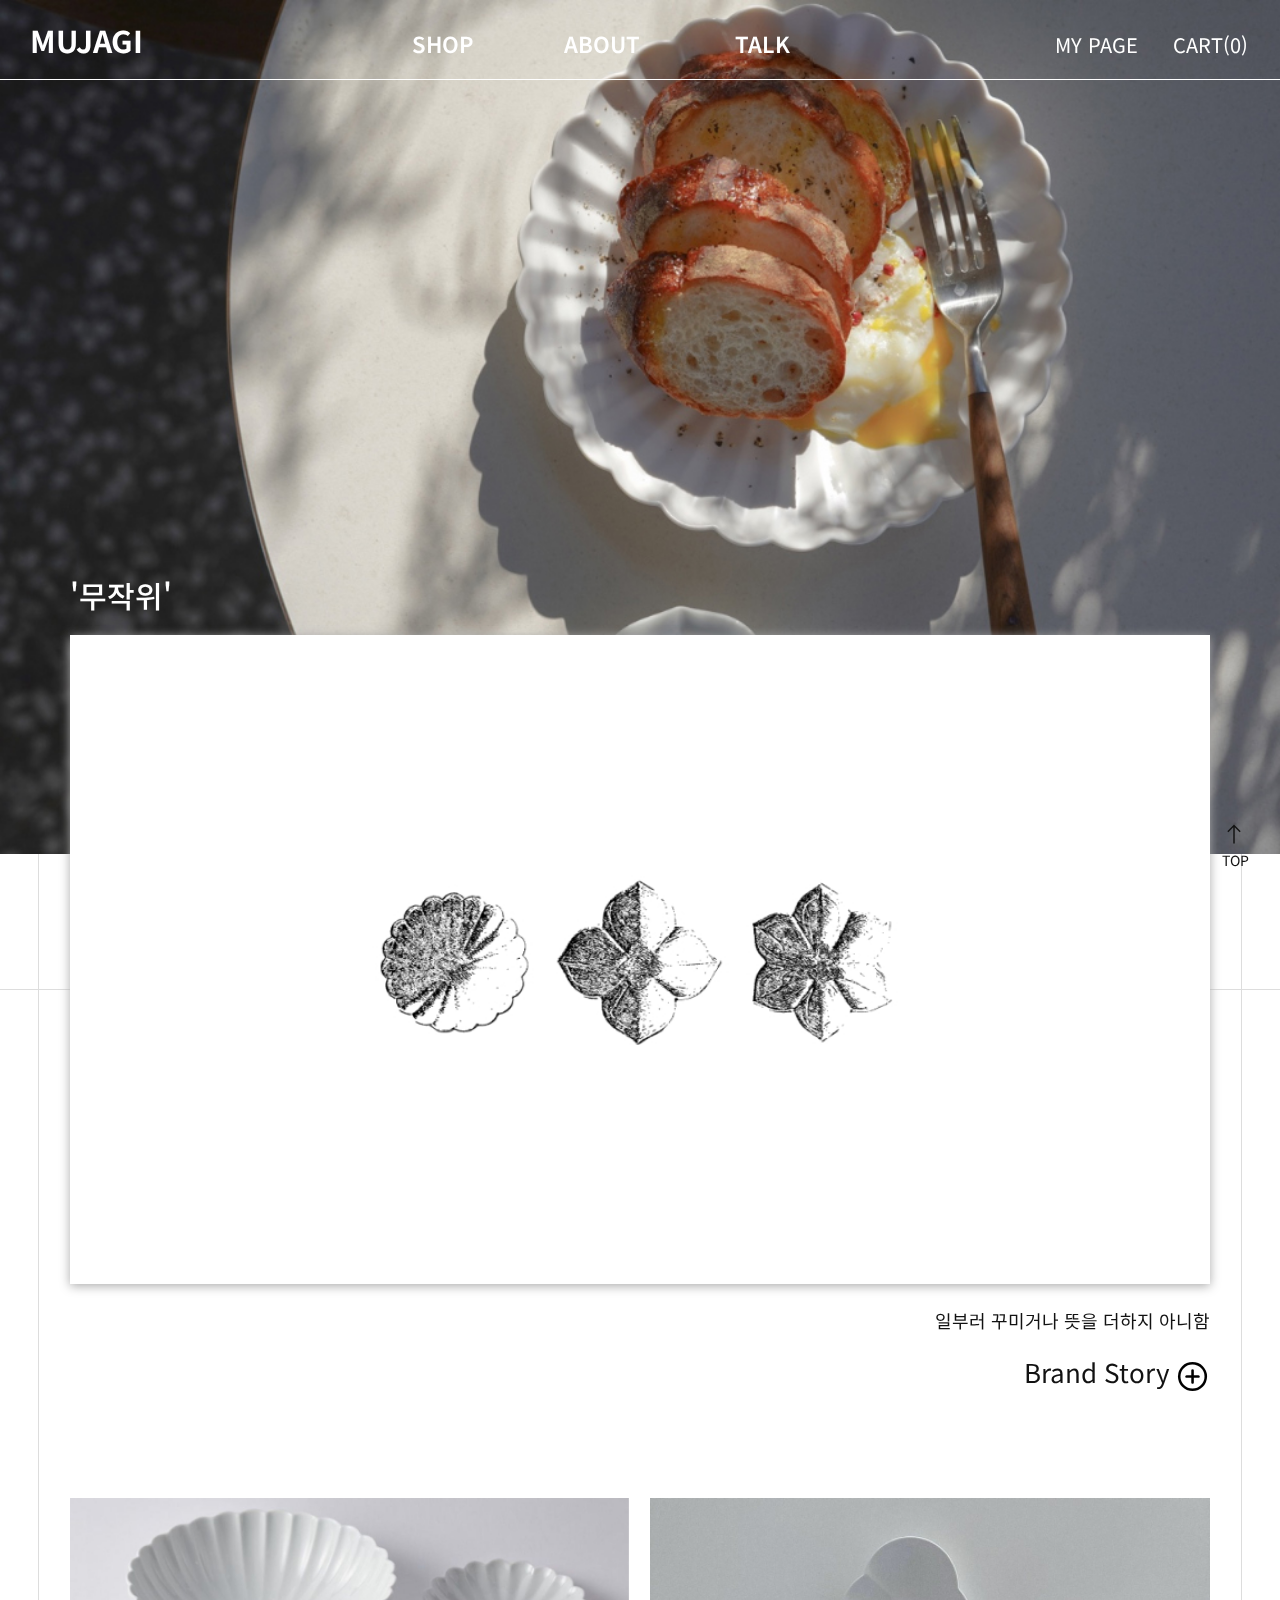
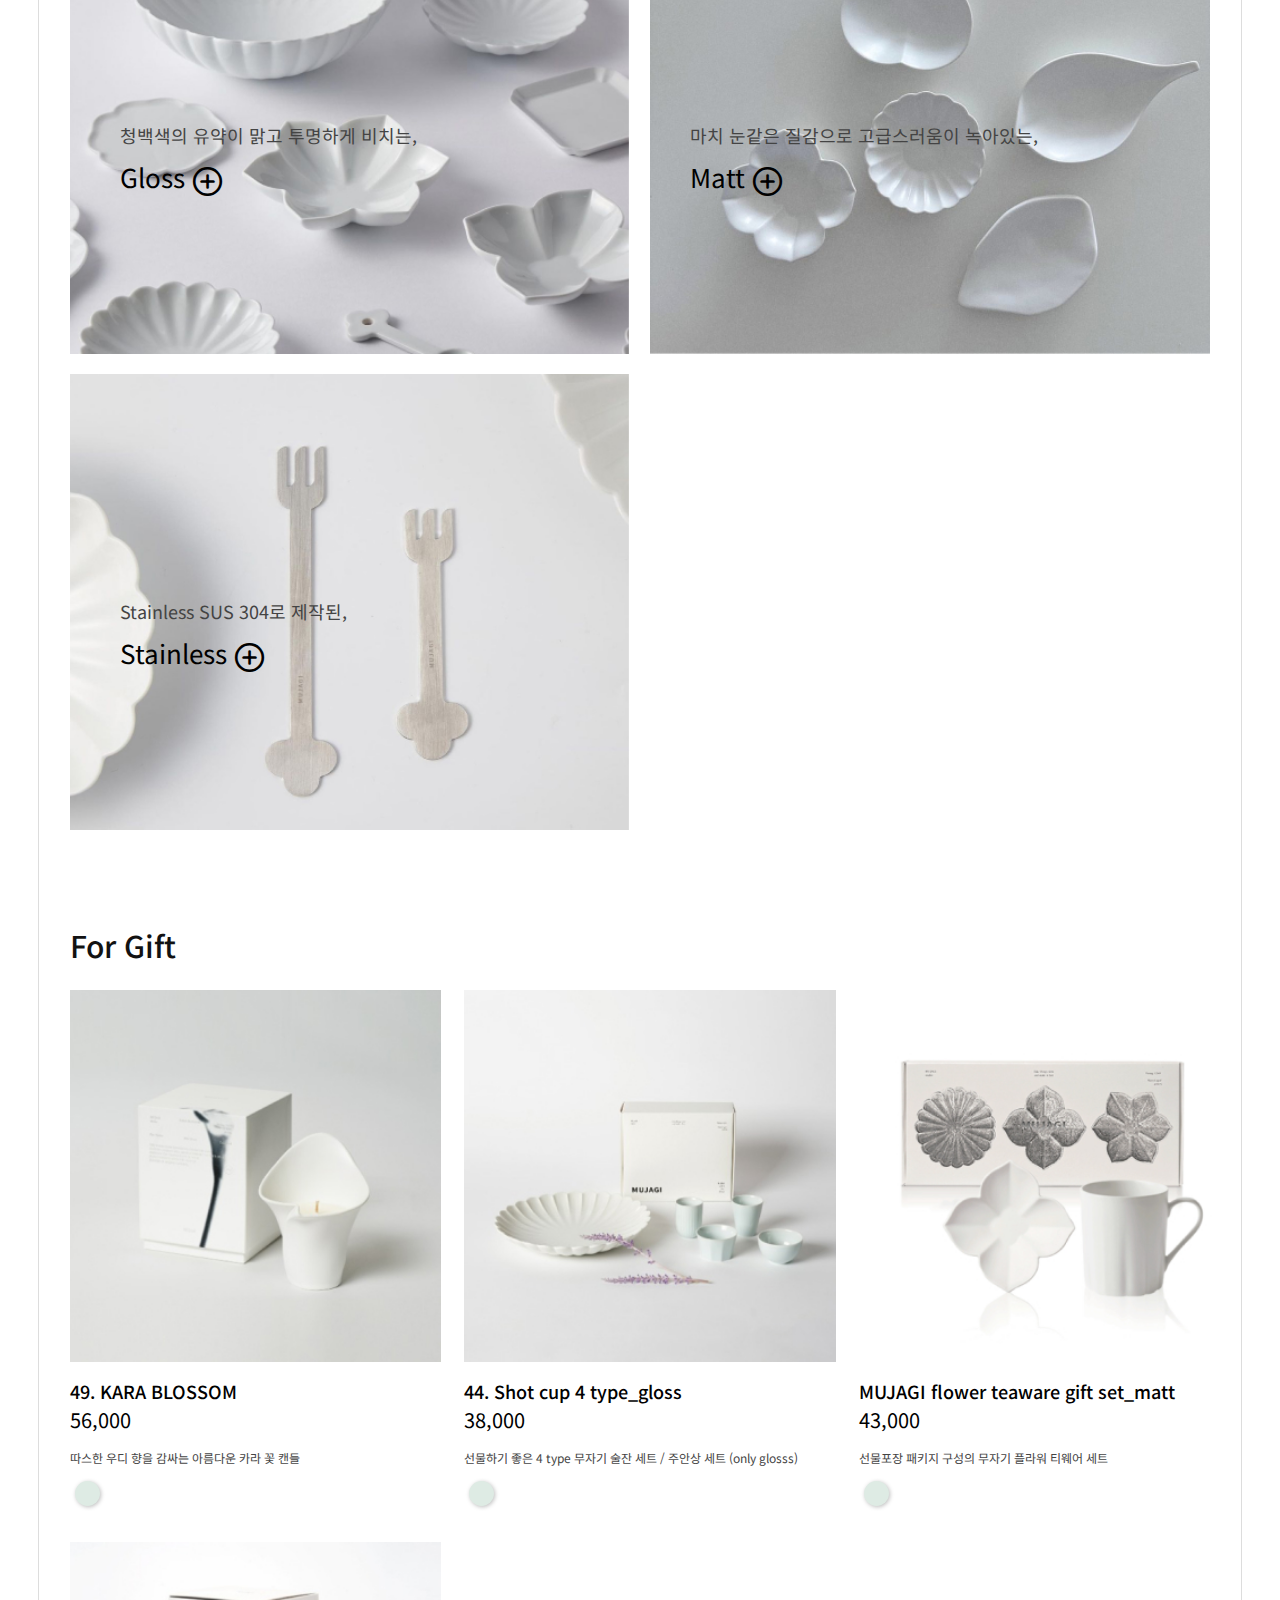
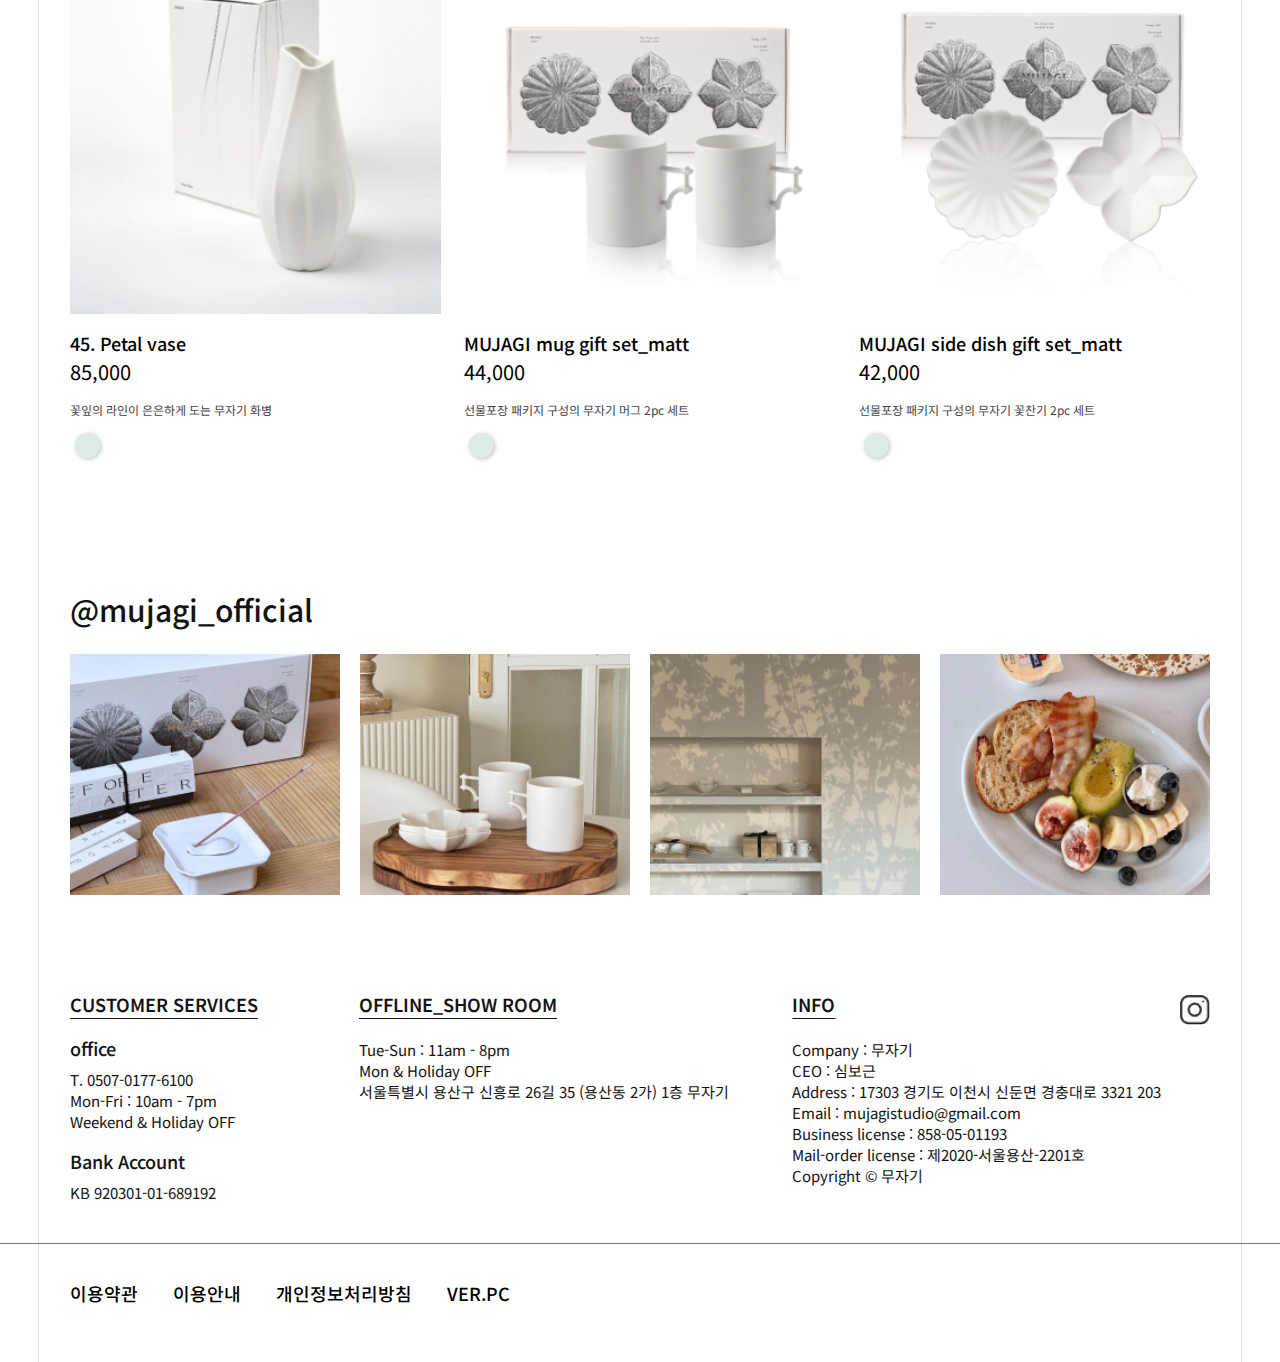
==== commit e0588334: "og수정2" ====
--- a/index.html
+++ b/index.html
@@ -6,7 +6,7 @@
     <!-- OG -->
     <meta content="mujagi" property="og:title" />
     <meta content="website" property="'og:type" />
-    <meta content="https://tubular-cendol-e7cebe.netlify.app/" property="'og:url"/> .
+    <meta content="https://tubular-cendol-e7cebe.netlify.app/" property="'og:url"/> 
     <meta content="일부러 꾸미거나 뜻을 더하지 아니함 '무자기'" property="og:description" />
     <meta content="img/m1_bg.jpg" property="og:image"/>
     <title>MUJAGI</title>
